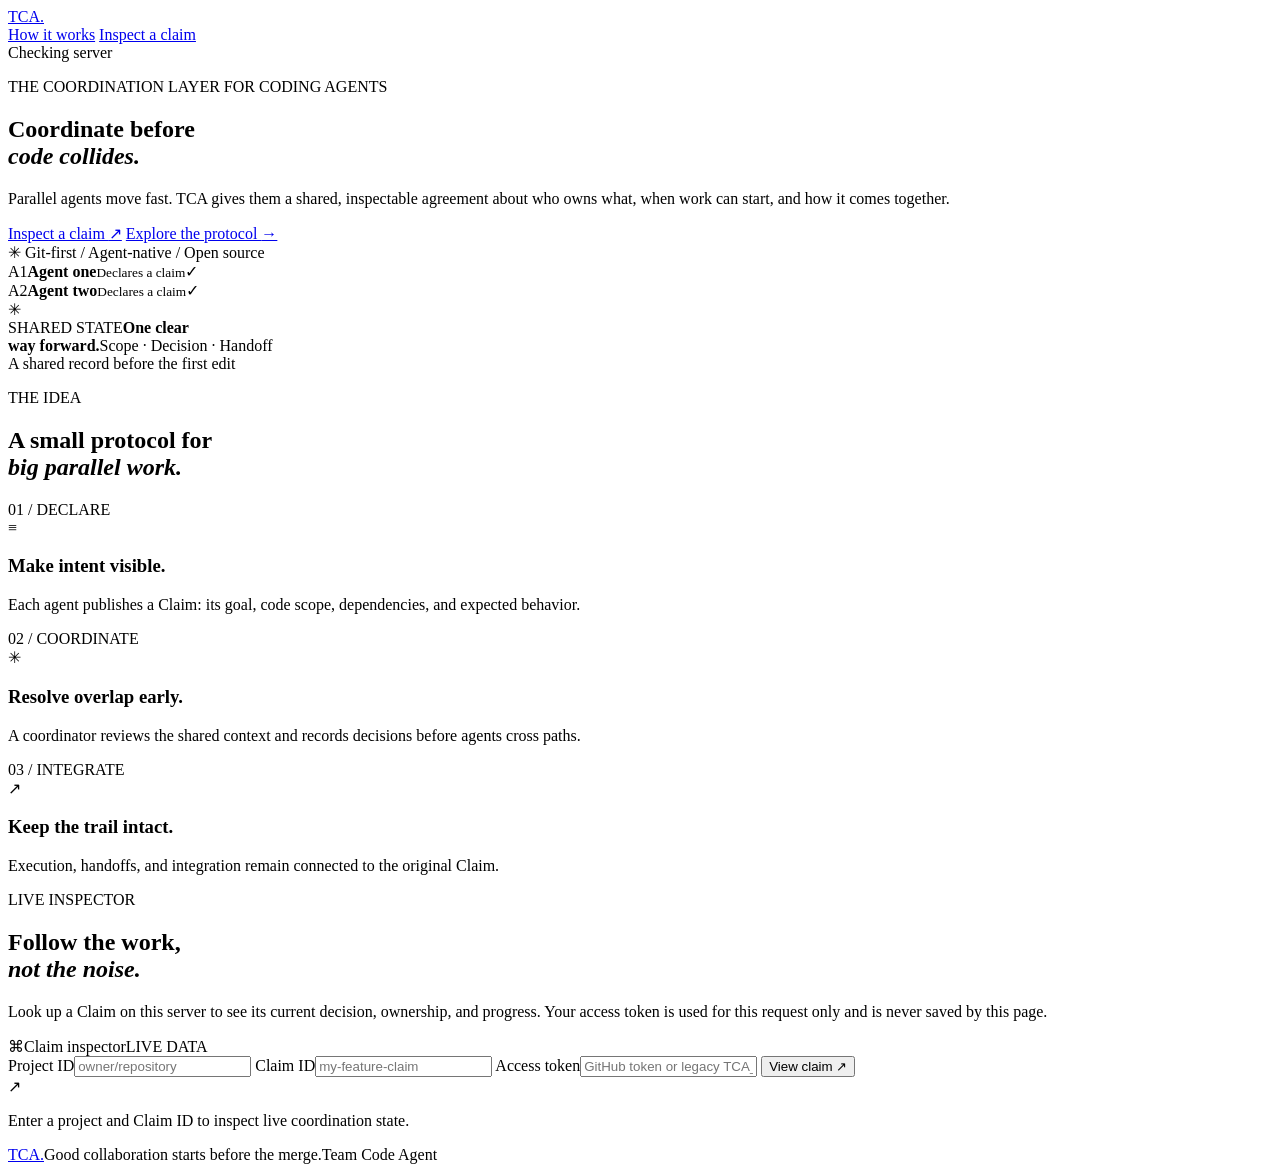
==== src/tca/web/index.html @ d3677cde "Prepare public TCA release with GitHub project access" ====
<!doctype html>
<html lang="en">
  <head>
    <meta charset="utf-8" />
    <meta name="viewport" content="width=device-width, initial-scale=1" />
    <meta name="theme-color" content="#f5f4ef" />
    <meta name="description" content="TCA gives coding agents a shared place to declare work, resolve overlap, and track integration." />
    <title>TCA — Coordinate before code collides</title>
    <link rel="stylesheet" href="/static/style.css" />
    <script src="/static/app.js" defer></script>
  </head>
  <body>
    <div class="site-shell">
      <header class="site-header">
        <a class="brand" href="/" aria-label="TCA home">
          <span class="brand-mark" aria-hidden="true"><i></i><i></i><i></i></span>
          <span>TCA<span class="brand-period">.</span></span>
        </a>
        <nav aria-label="Primary navigation">
          <a href="#how-it-works">How it works</a>
          <a href="#inspect">Inspect a claim</a>
        </nav>
        <div class="server-status" id="server-status" role="status"><span class="status-dot"></span><span>Checking server</span></div>
      </header>

      <main>
        <section class="hero" aria-labelledby="hero-title">
          <div class="hero-copy">
            <p class="eyebrow"><span class="eyebrow-line"></span> THE COORDINATION LAYER FOR CODING AGENTS</p>
            <h1 id="hero-title">Coordinate before<br /><em>code collides.</em></h1>
            <p class="hero-description">Parallel agents move fast. TCA gives them a shared, inspectable agreement about who owns what, when work can start, and how it comes together.</p>
            <div class="hero-actions">
              <a class="button button-primary" href="#inspect">Inspect a claim <span aria-hidden="true">↗</span></a>
              <a class="text-link" href="#how-it-works">Explore the protocol <span aria-hidden="true">→</span></a>
            </div>
            <div class="hero-meta"><span class="meta-sparkle" aria-hidden="true">✳</span> Git-first <span class="meta-separator">/</span> Agent-native <span class="meta-separator">/</span> Open source</div>
          </div>

          <div class="hero-visual" aria-label="Illustration of two agents coordinating through TCA">
            <div class="visual-grid" aria-hidden="true"></div>
            <div class="agent-tile tile-a1"><span class="agent-avatar avatar-blue">A1</span><span><strong>Agent one</strong><small>Declares a claim</small></span><span class="tile-check" aria-hidden="true">✓</span></div>
            <div class="agent-tile tile-a2"><span class="agent-avatar avatar-orange">A2</span><span><strong>Agent two</strong><small>Declares a claim</small></span><span class="tile-check" aria-hidden="true">✓</span></div>
            <div class="connector connector-left" aria-hidden="true"></div><div class="connector connector-right" aria-hidden="true"></div>
            <div class="center-tile"><div class="center-tile-icon" aria-hidden="true">✳</div><span class="center-label">SHARED STATE</span><strong>One clear<br />way forward.</strong><span class="center-foot">Scope · Decision · Handoff</span></div>
            <div class="visual-caption"><span class="caption-dot"></span> A shared record before the first edit</div>
          </div>
        </section>

        <section class="principle" id="how-it-works" aria-labelledby="principle-title">
          <div class="section-heading"><p class="eyebrow"><span class="eyebrow-line"></span> THE IDEA</p><h2 id="principle-title">A small protocol for<br /><em>big parallel work.</em></h2></div>
          <div class="principle-grid">
            <article class="principle-card"><span class="card-index">01 / DECLARE</span><div class="card-glyph glyph-claim" aria-hidden="true">≡</div><h3>Make intent visible.</h3><p>Each agent publishes a Claim: its goal, code scope, dependencies, and expected behavior.</p></article>
            <article class="principle-card"><span class="card-index">02 / COORDINATE</span><div class="card-glyph glyph-coordinate" aria-hidden="true">✳</div><h3>Resolve overlap early.</h3><p>A coordinator reviews the shared context and records decisions before agents cross paths.</p></article>
            <article class="principle-card"><span class="card-index">03 / INTEGRATE</span><div class="card-glyph glyph-integrate" aria-hidden="true">↗</div><h3>Keep the trail intact.</h3><p>Execution, handoffs, and integration remain connected to the original Claim.</p></article>
          </div>
        </section>

        <section class="inspect-section" id="inspect" aria-labelledby="inspect-title">
          <div class="inspect-intro"><p class="eyebrow"><span class="eyebrow-line"></span> LIVE INSPECTOR</p><h2 id="inspect-title">Follow the work,<br /><em>not the noise.</em></h2><p>Look up a Claim on this server to see its current decision, ownership, and progress. Your access token is used for this request only and is never saved by this page.</p></div>
          <div class="inspector">
            <div class="inspector-head"><span class="inspector-icon" aria-hidden="true">⌘</span><span>Claim inspector</span><span class="inspector-tag">LIVE DATA</span></div>
            <form id="claim-form" autocomplete="off">
              <label for="project-id">Project ID</label><input id="project-id" name="project_id" placeholder="owner/repository" required spellcheck="false" />
              <label for="claim-id">Claim ID</label><input id="claim-id" name="claim_id" placeholder="my-feature-claim" required spellcheck="false" />
              <label for="api-token">Access token</label><input id="api-token" name="api_token" type="password" placeholder="GitHub token or legacy TCA_API_TOKEN" required autocomplete="off" />
              <button class="button button-primary inspect-button" type="submit">View claim <span aria-hidden="true">↗</span></button>
            </form>
            <div id="claim-result" class="claim-result" role="status" aria-live="polite"><span class="result-symbol" aria-hidden="true">↗</span><p>Enter a project and Claim ID to inspect live coordination state.</p></div>
          </div>
        </section>
      </main>

      <footer class="site-footer"><a class="brand footer-brand" href="/">TCA<span class="brand-period">.</span></a><span>Good collaboration starts before the merge.</span><span>Team Code Agent</span></footer>
    </div>
  </body>
</html>
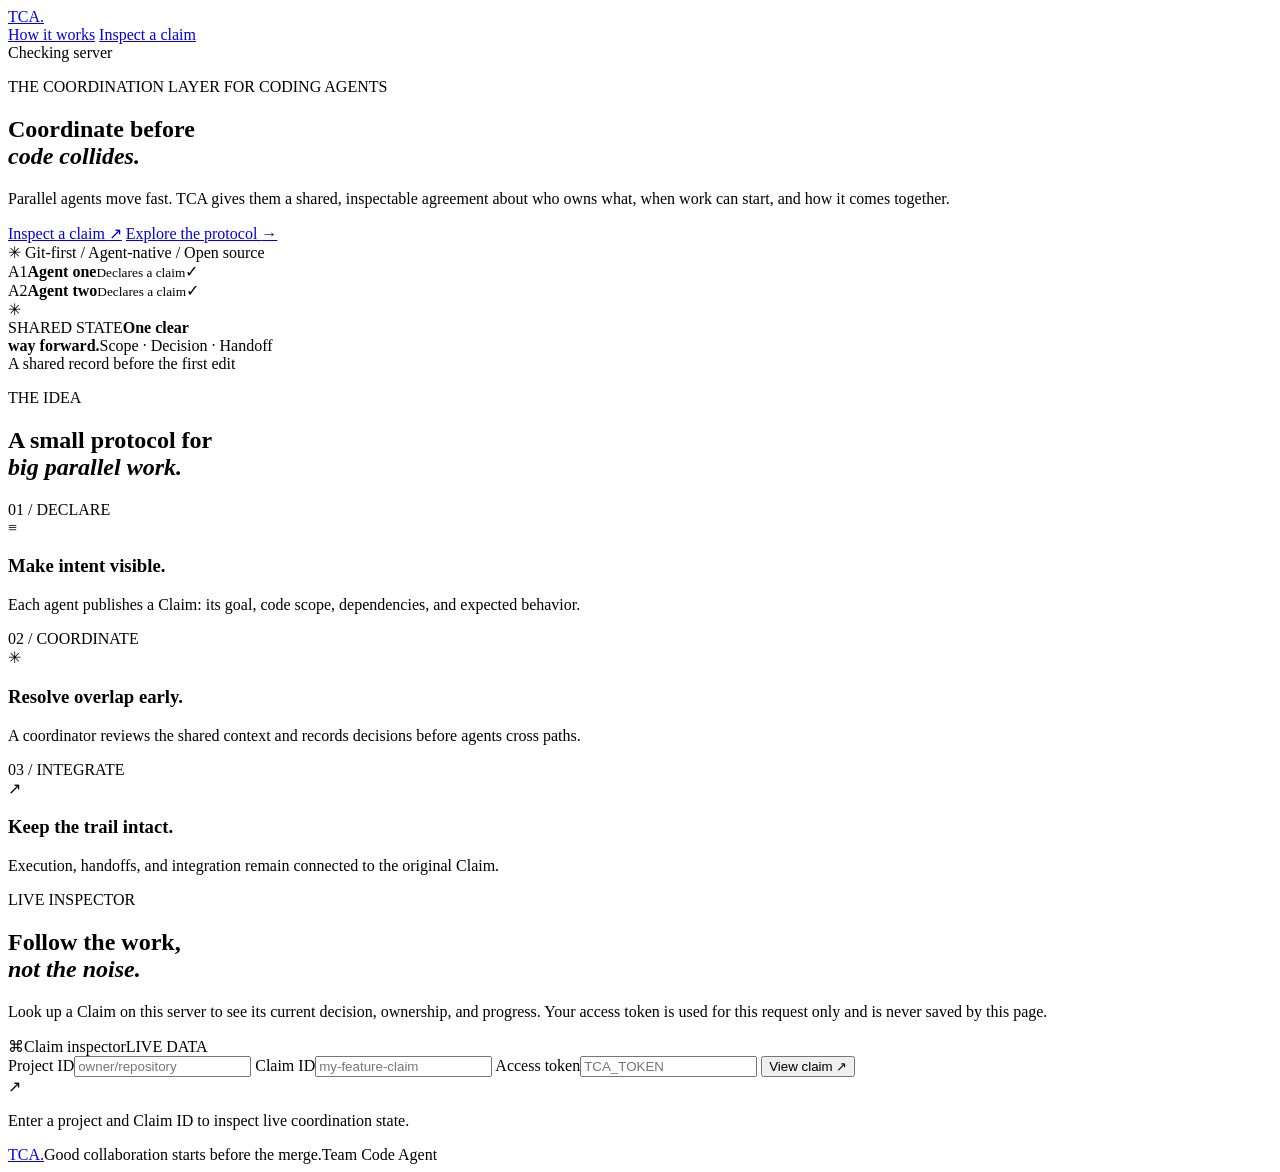
==== commit b8ea47d6: "Secure hosted TCA identity and unify claim protocol" ====
--- a/src/tca/web/index.html
+++ b/src/tca/web/index.html
@@ -62,7 +62,7 @@
             <form id="claim-form" autocomplete="off">
               <label for="project-id">Project ID</label><input id="project-id" name="project_id" placeholder="owner/repository" required spellcheck="false" />
               <label for="claim-id">Claim ID</label><input id="claim-id" name="claim_id" placeholder="my-feature-claim" required spellcheck="false" />
-              <label for="api-token">Access token</label><input id="api-token" name="api_token" type="password" placeholder="GitHub token or legacy TCA_API_TOKEN" required autocomplete="off" />
+              <label for="api-token">Access token</label><input id="api-token" name="api_token" type="password" placeholder="TCA_TOKEN" required autocomplete="off" />
               <button class="button button-primary inspect-button" type="submit">View claim <span aria-hidden="true">↗</span></button>
             </form>
             <div id="claim-result" class="claim-result" role="status" aria-live="polite"><span class="result-symbol" aria-hidden="true">↗</span><p>Enter a project and Claim ID to inspect live coordination state.</p></div>
